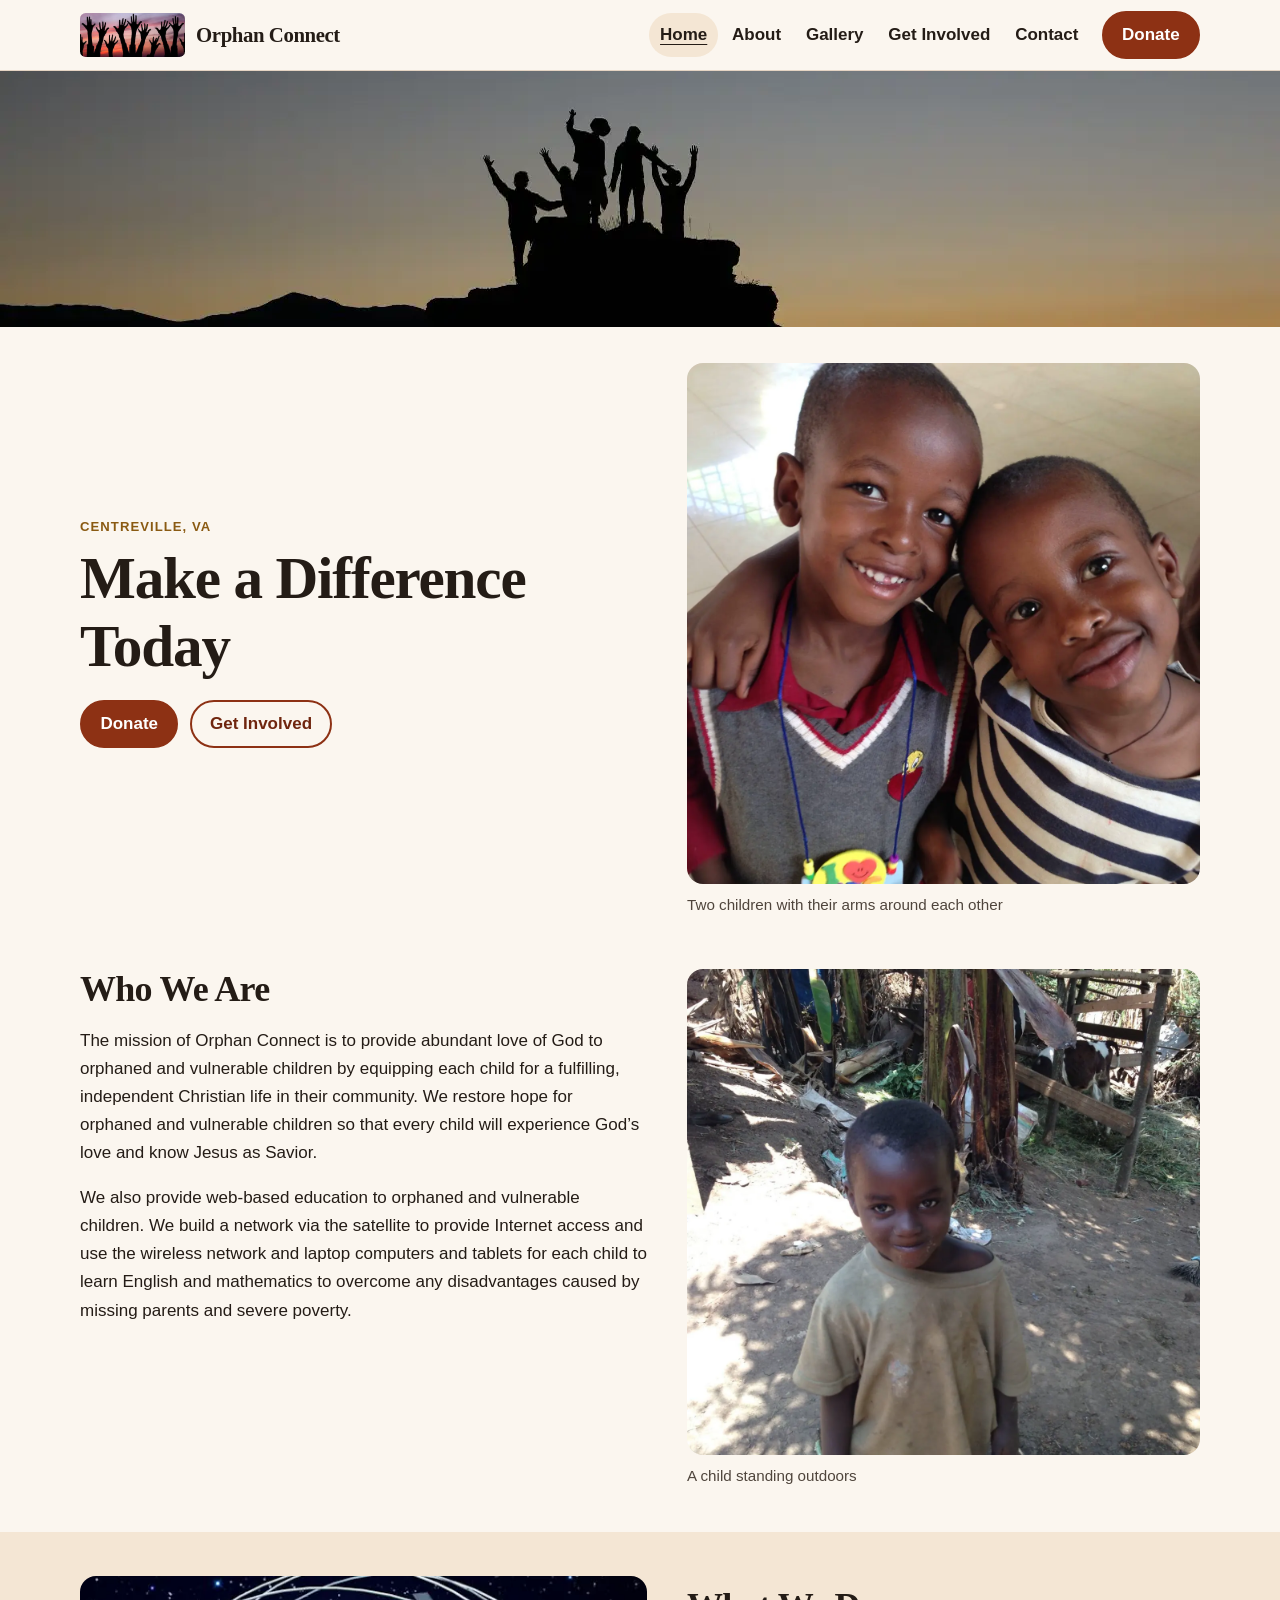
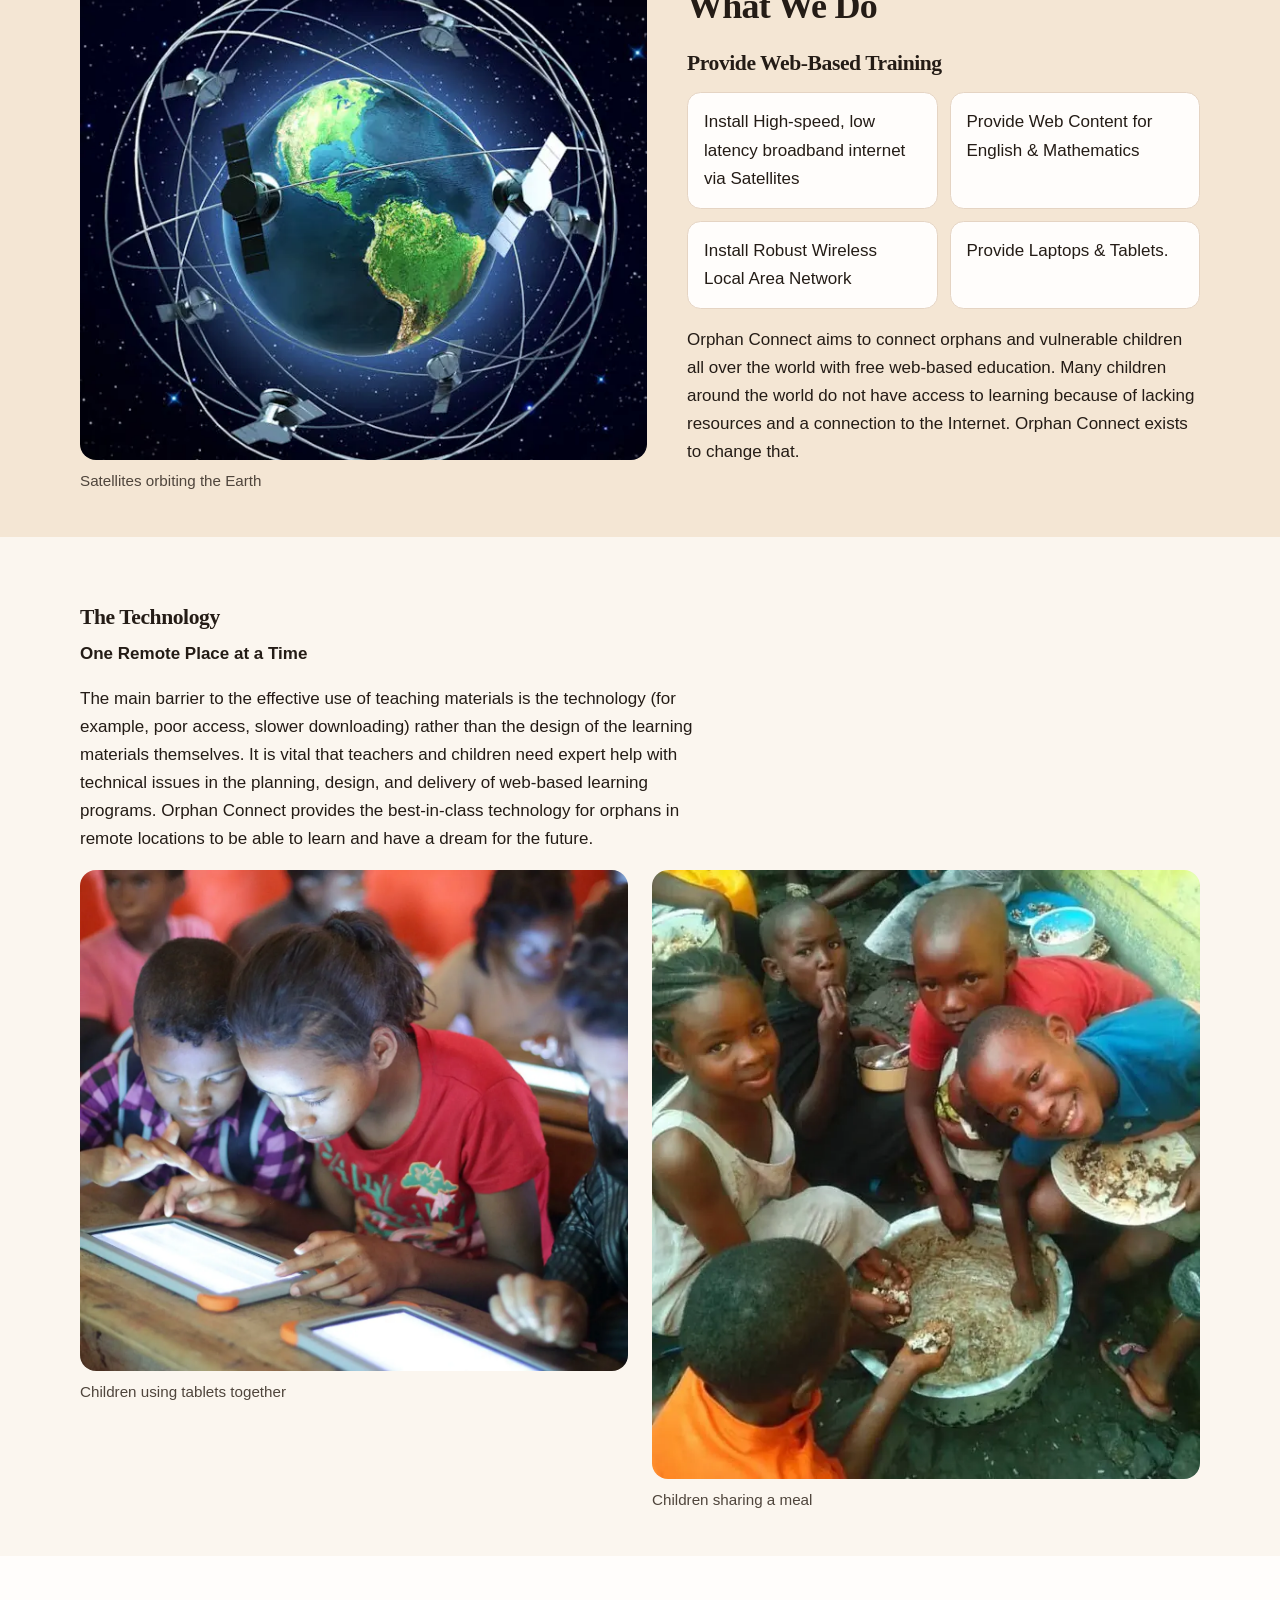
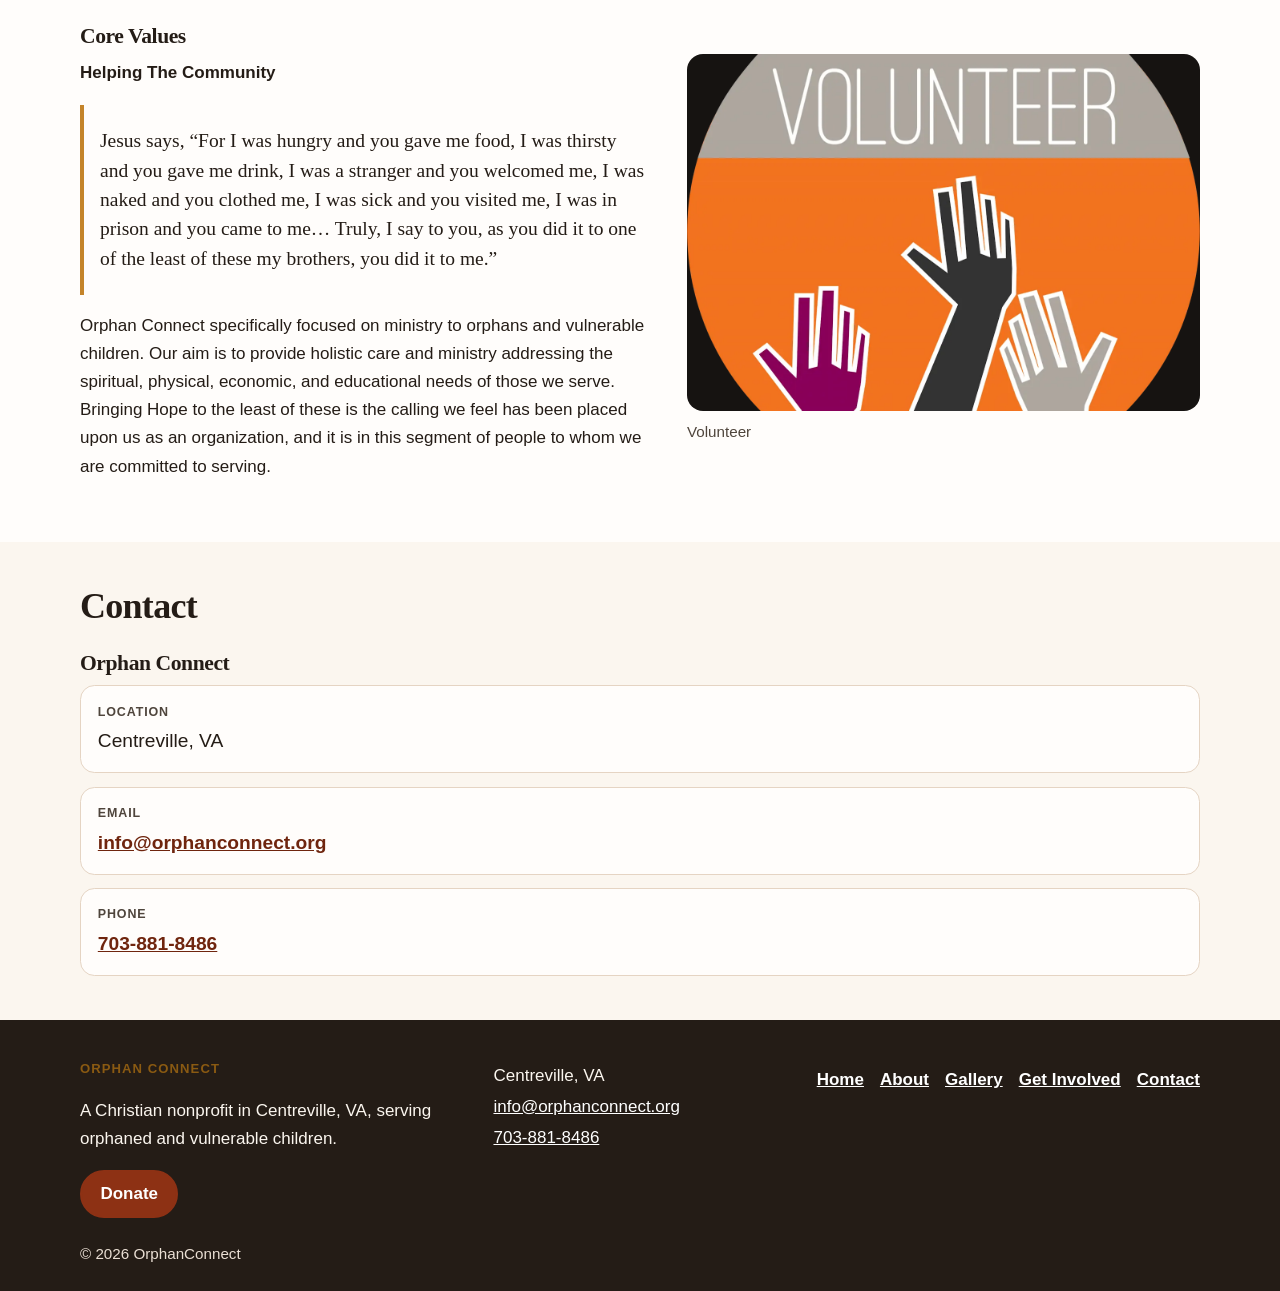
==== index.html @ 02f54be8 "Rebuild OrphanConnect as a static Cloudflare Pages site. Carry over the live Google Sites copy and p" ====
<!DOCTYPE html>
<html lang="en">
<head>
  <meta charset="utf-8">
  <meta name="viewport" content="width=device-width, initial-scale=1">
  <title>Make a Difference Today | OrphanConnect</title>
  <meta name="description" content="Orphan Connect provides the love of God and web-based education to orphaned and vulnerable children, equipping each child for a fulfilling, independent Christian life.">
  <link rel="canonical" href="https://orphanconnect.org/">
  <meta name="theme-color" content="#241c16">
  <meta property="og:title" content="Make a Difference Today | OrphanConnect">
  <meta property="og:description" content="Orphan Connect provides the love of God and web-based education to orphaned and vulnerable children, equipping each child for a fulfilling, independent Christian life.">
  <meta property="og:type" content="website">
  <meta property="og:url" content="https://orphanconnect.org/">
  <meta property="og:image" content="https://orphanconnect.org/assets/img/og.jpg">
  <meta property="og:image:width" content="1200">
  <meta property="og:image:height" content="630">
  <meta property="og:image:alt" content="Silhouettes of people with their arms raised on a hill at sunset, with the words OrphanConnect and Make a Difference Today">
  <meta property="og:locale" content="en_US">
  <meta property="og:site_name" content="OrphanConnect">
  <meta name="twitter:card" content="summary_large_image">
  <meta name="twitter:title" content="Make a Difference Today | OrphanConnect">
  <meta name="twitter:description" content="Orphan Connect provides the love of God and web-based education to orphaned and vulnerable children, equipping each child for a fulfilling, independent Christian life.">
  <meta name="twitter:image" content="https://orphanconnect.org/assets/img/og.jpg">
  <meta name="twitter:image:alt" content="Silhouettes of people with their arms raised on a hill at sunset, with the words OrphanConnect and Make a Difference Today">
  <link rel="icon" href="/favicon-32.png" type="image/png" sizes="32x32">
  <link rel="icon" href="/favicon-48.png" type="image/png" sizes="48x48">
  <link rel="apple-touch-icon" href="/apple-touch-icon.png">
  <link rel="stylesheet" href="/assets/css/styles.css">
  <script type="application/ld+json">{"@context":"https://schema.org","@type":"NGO","name":"OrphanConnect","url":"https://orphanconnect.org/","email":"info@orphanconnect.org","telephone":"+1-703-881-8486","address":{"@type":"PostalAddress","addressLocality":"Centreville","addressRegion":"VA"}}</script>
</head>
<body>
  <a class="skip-link" href="#main">Skip to content</a>
  <header class="site-header">
    <div class="wrap header-inner">
      <a class="brand" href="/">
        <img src="/assets/img/logo.webp" width="348" height="146" alt="Raised hands silhouetted against a sunset">
        <span>Orphan Connect</span>
      </a>
      <a class="donate" href="https://paypal.me/orphanconnect?country.x=US" target="_blank" rel="noopener noreferrer">Donate<span class="sr-only"> (opens PayPal in a new tab)</span></a>
      <nav class="nav" aria-label="Primary">
        <ul>
          <li><a href="/" aria-current="page">Home</a></li>
          <li><a href="/about">About</a></li>
          <li><a href="/gallery">Gallery</a></li>
          <li><a href="/get-involved">Get Involved</a></li>
          <li><a href="/contact">Contact</a></li>
        </ul>
      </nav>
    </div>
  </header>
  <main id="main" tabindex="-1">
    <div class="banner">
      <figure class="frame banner-figure">
      <img src="/assets/img/hero-sunset.webp" width="1280" height="276" alt="Silhouettes of people with their arms raised, standing together on a hill at sunset" loading="eager" decoding="async" fetchpriority="high">
    </figure>
    </div>
    <section class="hero">
      <div class="wrap hero-grid">
        <div>
          <p class="eyebrow">Centreville, VA</p>
          <h1>Make a Difference Today</h1>
          <div class="actions">
            <a class="button" href="https://paypal.me/orphanconnect?country.x=US" target="_blank" rel="noopener noreferrer">Donate<span class="sr-only"> (opens PayPal in a new tab)</span></a>
            <a class="button button-secondary" href="/get-involved">Get Involved</a>
          </div>
        </div>
        <figure class="frame">
      <img src="/assets/img/home-two-children.webp" width="1280" height="1298" alt="Two smiling children with their arms around each other" loading="eager" decoding="async">
      <figcaption>Two children with their arms around each other</figcaption>
    </figure>
      </div>
    </section>
    <section class="section">
      <div class="wrap split split-top">
        <div class="prose">
          <h2>Who We Are</h2>
          <p>The mission of Orphan Connect is to provide abundant love of God to orphaned and vulnerable children by equipping each child for a fulfilling, independent Christian life in their community. We restore hope for orphaned and vulnerable children so that every child will experience God’s love and know Jesus as Savior.</p>
          <p>We also provide web-based education to orphaned and vulnerable children. We build a network via the satellite to provide Internet access and use the wireless network and laptop computers and tablets for each child to learn English and mathematics to overcome any disadvantages caused by missing parents and severe poverty.</p>
        </div>
        <figure class="frame">
      <img src="/assets/img/home-child-outdoors.webp" width="1280" height="1214" alt="A young child standing outdoors near wooden posts and broad-leaf plants" loading="lazy" decoding="async">
      <figcaption>A child standing outdoors</figcaption>
    </figure>
      </div>
    </section>
    <section class="section section-sand">
      <div class="wrap split image-end">
        <div class="prose">
          <h2>What We Do</h2>
          <h3>Provide Web-Based Training</h3>
          <ul class="steps">
            <li>Install High-speed, low latency broadband internet via Satellites</li>
            <li>Provide Web Content for English &amp; Mathematics</li>
            <li>Install Robust Wireless Local Area Network</li>
            <li>Provide Laptops &amp; Tablets.</li>
          </ul>
          <p>Orphan Connect aims to connect orphans and vulnerable children all over the world with free web-based education. Many children around the world do not have access to learning because of lacking resources and a connection to the Internet. Orphan Connect exists to change that.</p>
        </div>
        <figure class="frame">
      <img src="/assets/img/home-satellites.webp" width="600" height="512" alt="Illustration of satellites orbiting the Earth" loading="lazy" decoding="async">
      <figcaption>Satellites orbiting the Earth</figcaption>
    </figure>
      </div>
    </section>
    <section class="section">
      <div class="wrap">
        <h3>The Technology</h3>
        <p class="lede"><strong>One Remote Place at a Time</strong></p>
        <p>The main barrier to the effective use of teaching materials is the technology (for example, poor access, slower downloading) rather than the design of the learning materials themselves. It is vital that teachers and children need expert help with technical issues in the planning, design, and delivery of web-based learning programs. Orphan Connect provides the best-in-class technology for orphans in remote locations to be able to learn and have a dream for the future.</p>
        <div class="pair">
          <figure class="frame">
      <img src="/assets/img/home-tablets.webp" width="1200" height="1098" alt="Children using tablet computers together at a wooden table" loading="lazy" decoding="async">
      <figcaption>Children using tablets together</figcaption>
    </figure>
          <figure class="frame">
      <img src="/assets/img/home-meal.webp" width="687" height="764" alt="Children gathered around a large bowl, sharing a meal" loading="lazy" decoding="async">
      <figcaption>Children sharing a meal</figcaption>
    </figure>
        </div>
      </div>
    </section>
    <section class="section section-paper">
      <div class="wrap split">
        <div class="prose">
          <h3>Core Values</h3>
          <p class="lede"><strong>Helping The Community</strong></p>
          <blockquote>
            <p>Jesus says, “For I was hungry and you gave me food, I was thirsty and you gave me drink, I was a stranger and you welcomed me, I was naked and you clothed me, I was sick and you visited me, I was in prison and you came to me… Truly, I say to you, as you did it to one of the least of these my brothers, you did it to me.”</p>
          </blockquote>
          <p>Orphan Connect specifically focused on ministry to orphans and vulnerable children. Our aim is to provide holistic care and ministry addressing the spiritual, physical, economic, and educational needs of those we serve. Bringing Hope to the least of these is the calling we feel has been placed upon us as an organization, and it is in this segment of people to whom we are committed to serving.</p>
        </div>
        <figure class="frame">
      <div class="frame-dark">
        <img src="/assets/img/home-volunteer.webp" width="1280" height="892" alt="Graphic that reads Volunteer above three raised hands" loading="lazy" decoding="async">
      </div>
      <figcaption>Volunteer</figcaption>
    </figure>
      </div>
    </section>
    <section class="section">
      <div class="wrap">
        <h2>Contact</h2>
        <h3>Orphan Connect</h3>
        <dl class="contact-card">
          <div>
            <dt>Location</dt>
            <dd>Centreville, VA</dd>
          </div>
          <div>
            <dt>Email</dt>
            <dd><a href="mailto:info@orphanconnect.org">info@orphanconnect.org</a></dd>
          </div>
          <div>
            <dt>Phone</dt>
            <dd><a href="tel:+17038818486">703-881-8486</a></dd>
          </div>
        </dl>
      </div>
    </section>

  </main>
  <footer class="site-footer">
    <div class="wrap footer-grid">
      <div>
        <p class="eyebrow">Orphan Connect</p>
        <p>A Christian nonprofit in Centreville, VA, serving orphaned and vulnerable children.</p>
        <a class="button" href="https://paypal.me/orphanconnect?country.x=US" target="_blank" rel="noopener noreferrer">Donate<span class="sr-only"> (opens PayPal in a new tab)</span></a>
      </div>
      <div class="footer-contact">
        <p>Centreville, VA</p>
        <p><a href="mailto:info@orphanconnect.org">info@orphanconnect.org</a></p>
        <p><a href="tel:+17038818486">703-881-8486</a></p>
      </div>
      <nav aria-label="Footer">
        <ul class="footer-nav">
          <li><a href="/">Home</a></li>
          <li><a href="/about">About</a></li>
          <li><a href="/gallery">Gallery</a></li>
          <li><a href="/get-involved">Get Involved</a></li>
          <li><a href="/contact">Contact</a></li>
        </ul>
      </nav>
    </div>
    <div class="wrap">
      <p class="fine-print">© 2026 OrphanConnect</p>
    </div>
  </footer>
</body>
</html>
---- assets/css/styles.css ----
/* OrphanConnect — mobile-first, no build step. */

:root {
  --ink: #241c16;
  --muted: #4f453c;
  --cream: #fbf6ef;
  --paper: #fffdfb;
  --sand: #f4e6d4;
  --line: #e5d4c3;
  --terra: #8d3114;
  --terra-dark: #6f250e;
  --gold: #8a5a12;
  --dusk: #241c16;
  --focus: #8a5a12;
  --serif: "Iowan Old Style", "Palatino Linotype", Palatino, "Palatino Linotype", Georgia, serif;
  --sans: Inter, "Segoe UI", Roboto, "Helvetica Neue", Arial, sans-serif;
  --wrap: 70rem;
  --radius: 1rem;
}

*,
*::before,
*::after {
  box-sizing: border-box;
}

html {
  scroll-behavior: smooth;
}

body {
  margin: 0;
  background: var(--cream);
  color: var(--ink);
  font-family: var(--sans);
  font-size: 1.0625rem;
  line-height: 1.65;
}

img {
  max-width: 100%;
  height: auto;
}

a {
  color: var(--terra-dark);
}

a:hover {
  color: var(--terra);
}

.skip-link {
  position: absolute;
  left: 0.75rem;
  top: 0.75rem;
  z-index: 100;
  transform: translateY(-200%);
  background: #fff;
  color: var(--ink);
  padding: 0.6rem 0.9rem;
  border-radius: 0.5rem;
  font-weight: 700;
  text-decoration: none;
}

.skip-link:focus {
  transform: none;
}

.wrap {
  width: min(var(--wrap), calc(100% - 2rem));
  margin-inline: auto;
}

.site-header {
  position: sticky;
  top: 0;
  z-index: 20;
  background: rgba(251, 246, 239, 0.96);
  border-bottom: 1px solid var(--line);
}

.header-inner {
  display: grid;
  grid-template-columns: minmax(0, 1fr) auto;
  align-items: center;
  gap: 0.35rem 0.75rem;
  padding: 0.7rem 0;
}

.brand {
  display: flex;
  align-items: center;
  gap: 0.7rem;
  min-width: 0;
  color: var(--ink);
  text-decoration: none;
  font-family: var(--serif);
  font-size: 1.3rem;
  font-weight: 700;
  letter-spacing: -0.02em;
  line-height: 1.1;
}

.brand img {
  height: 2.75rem;
  width: auto;
  border-radius: 0.35rem;
}

.nav {
  grid-column: 1 / -1;
}

.nav ul {
  display: flex;
  flex-wrap: wrap;
  gap: 0.15rem;
  list-style: none;
  margin: 0;
  padding: 0;
}

.nav a {
  display: inline-flex;
  align-items: center;
  min-height: 2.75rem;
  padding: 0.35rem 0.7rem;
  border-radius: 999px;
  color: var(--ink);
  text-decoration: none;
  font-weight: 600;
}

.nav a:hover,
.nav a:focus-visible {
  background: var(--sand);
}

.nav a[aria-current="page"] {
  background: var(--sand);
  text-decoration: underline;
  text-underline-offset: 0.22em;
}

.donate,
.button {
  display: inline-flex;
  align-items: center;
  justify-content: center;
  gap: 0.35rem;
  min-height: 2.75rem;
  padding: 0.5rem 1.15rem;
  border-radius: 999px;
  background: var(--terra);
  color: #fff;
  font-weight: 700;
  text-decoration: none;
  border: 2px solid var(--terra);
}

.donate:hover,
.button:hover,
.donate:focus-visible,
.button:focus-visible {
  background: var(--terra-dark);
  border-color: var(--terra-dark);
  color: #fff;
}

.button-secondary {
  background: transparent;
  color: var(--terra-dark);
}

.button-secondary:hover,
.button-secondary:focus-visible {
  background: var(--sand);
  color: var(--terra-dark);
  border-color: var(--terra);
}

.banner img {
  display: block;
  width: 100%;
  height: clamp(8.5rem, 28vw, 16rem);
  object-fit: cover;
  object-position: center 42%;
  border-radius: 0;
}

.banner .frame {
  margin: 0;
}

.hero {
  padding: 2.25rem 0 0.5rem;
}

.hero-grid,
.split,
.pair {
  display: grid;
  gap: 1.5rem;
  align-items: center;
}

.eyebrow {
  margin: 0 0 0.4rem;
  color: var(--gold);
  font-size: 0.82rem;
  font-weight: 700;
  letter-spacing: 0.08em;
  text-transform: uppercase;
}

h1,
h2,
h3 {
  font-family: var(--serif);
  line-height: 1.15;
  letter-spacing: -0.02em;
  font-weight: 700;
}

h1 {
  margin: 0 0 1rem;
  font-size: clamp(2.15rem, 6vw, 3.7rem);
}

h2 {
  margin: 0 0 0.8rem;
  font-size: clamp(1.7rem, 3vw, 2.25rem);
}

h3 {
  margin: 1.5rem 0 0.6rem;
  font-size: 1.35rem;
}

.lede,
.actions {
  margin: 0 0 1rem;
}

.actions {
  display: flex;
  flex-wrap: wrap;
  gap: 0.7rem;
  margin-top: 1.25rem;
}

.prose p,
.section p {
  max-width: 68ch;
}

.section {
  padding: 2.75rem 0;
}

.section-sand {
  background: var(--sand);
}

.section-paper {
  background: var(--paper);
}

.frame {
  margin: 0;
}

.frame img {
  display: block;
  width: 100%;
  border-radius: var(--radius);
}

.banner .frame img {
  border-radius: 0;
}

.frame-intrinsic img {
  width: auto;
  max-width: 100%;
}

.frame figcaption {
  margin-top: 0.5rem;
  color: var(--muted);
  font-size: 0.95rem;
}

.frame-dark {
  background: #161311;
  border-radius: var(--radius);
  overflow: hidden;
}

.frame-dark img {
  border-radius: 0;
  display: block;
  width: 100%;
  height: auto;
}

.steps {
  list-style: none;
  margin: 1rem 0 0;
  padding: 0;
  display: grid;
  gap: 0.75rem;
}

.steps li {
  background: var(--paper);
  border: 1px solid var(--line);
  border-radius: 0.85rem;
  padding: 0.95rem 1rem;
}

blockquote {
  margin: 1.1rem 0;
  padding: 0.15rem 0 0.15rem 1rem;
  border-left: 4px solid #c4842a;
  font-family: var(--serif);
  font-size: 1.22rem;
  line-height: 1.5;
}

.gallery-intro {
  margin-bottom: 1.25rem;
}

.gallery {
  display: grid;
  gap: 1.25rem;
  margin: 0;
  padding: 0;
  list-style: none;
}

.contact-card {
  display: grid;
  gap: 0.85rem;
  margin: 0;
}

.contact-card > div {
  background: var(--paper);
  border: 1px solid var(--line);
  border-radius: 0.9rem;
  padding: 0.95rem 1.05rem;
}

.contact-card dt {
  margin: 0;
  color: var(--muted);
  font-size: 0.78rem;
  font-weight: 700;
  letter-spacing: 0.07em;
  text-transform: uppercase;
}

.contact-card dd {
  margin: 0.2rem 0 0;
  font-size: 1.2rem;
}

.contact-card a {
  font-weight: 700;
}

.site-footer {
  background: var(--dusk);
  color: #fbf6ef;
  padding: 2.4rem 0 1.6rem;
}

.site-footer a {
  color: #fff;
}

.footer-grid {
  display: grid;
  gap: 1.4rem;
}

.footer-nav {
  display: flex;
  flex-wrap: wrap;
  gap: 0.35rem 1rem;
  list-style: none;
  margin: 0;
  padding: 0;
}

.footer-nav a {
  display: inline-flex;
  align-items: center;
  min-height: 2.75rem;
  font-weight: 600;
}

.footer-contact p {
  margin: 0.2rem 0;
}

.fine-print {
  margin: 1.4rem 0 0;
  color: #eadfd4;
  font-size: 0.95rem;
}

.not-found {
  padding: 4rem 0 5rem;
  text-align: left;
}

:focus-visible {
  outline: 3px solid var(--focus);
  outline-offset: 3px;
}

.site-footer :focus-visible,
.donate:focus-visible,
.button:focus-visible {
  outline-color: #f6d7c4;
}

.donate:focus-visible,
.button:focus-visible {
  outline-color: #241c16;
}

.site-footer .button:focus-visible,
.site-footer .donate:focus-visible,
.site-footer a:focus-visible {
  outline-color: #f6d7c4;
}

#main:focus {
  outline: none;
}

.sr-only {
  position: absolute;
  width: 1px;
  height: 1px;
  padding: 0;
  margin: -1px;
  overflow: hidden;
  clip: rect(0, 0, 0, 0);
  white-space: nowrap;
  border: 0;
}

@media (min-width: 720px) {
  .steps {
    grid-template-columns: 1fr 1fr;
  }

  .gallery {
    grid-template-columns: 1fr 1fr;
  }

  .footer-grid {
    grid-template-columns: 1.3fr 1fr auto;
    align-items: start;
  }
}

@media (max-width: 380px) {
  .brand {
    font-size: 1.12rem;
    gap: 0.45rem;
  }

  .brand img {
    height: 2.35rem;
  }
}

@media (min-width: 900px) {
  .header-inner {
    display: flex;
    flex-wrap: nowrap;
  }

  .nav {
    grid-column: auto;
    order: 1;
    margin-left: auto;
  }

  .brand {
    margin-right: 0;
  }

  .donate {
    order: 2;
  }

  .hero-grid,
  .split {
    grid-template-columns: 1.05fr 0.95fr;
    gap: 2.5rem;
  }

  .split.image-end .prose {
    order: 2;
  }

  .split-top {
    align-items: start;
  }

  .pair {
    grid-template-columns: 1fr 1fr;
    align-items: start;
  }
}

@media (prefers-reduced-motion: reduce) {
  html {
    scroll-behavior: auto;
  }
}

@media print {
  .site-header {
    position: static;
  }

  .donate,
  .button {
    border: 1px solid #000;
    color: #000;
    background: #fff;
  }
}
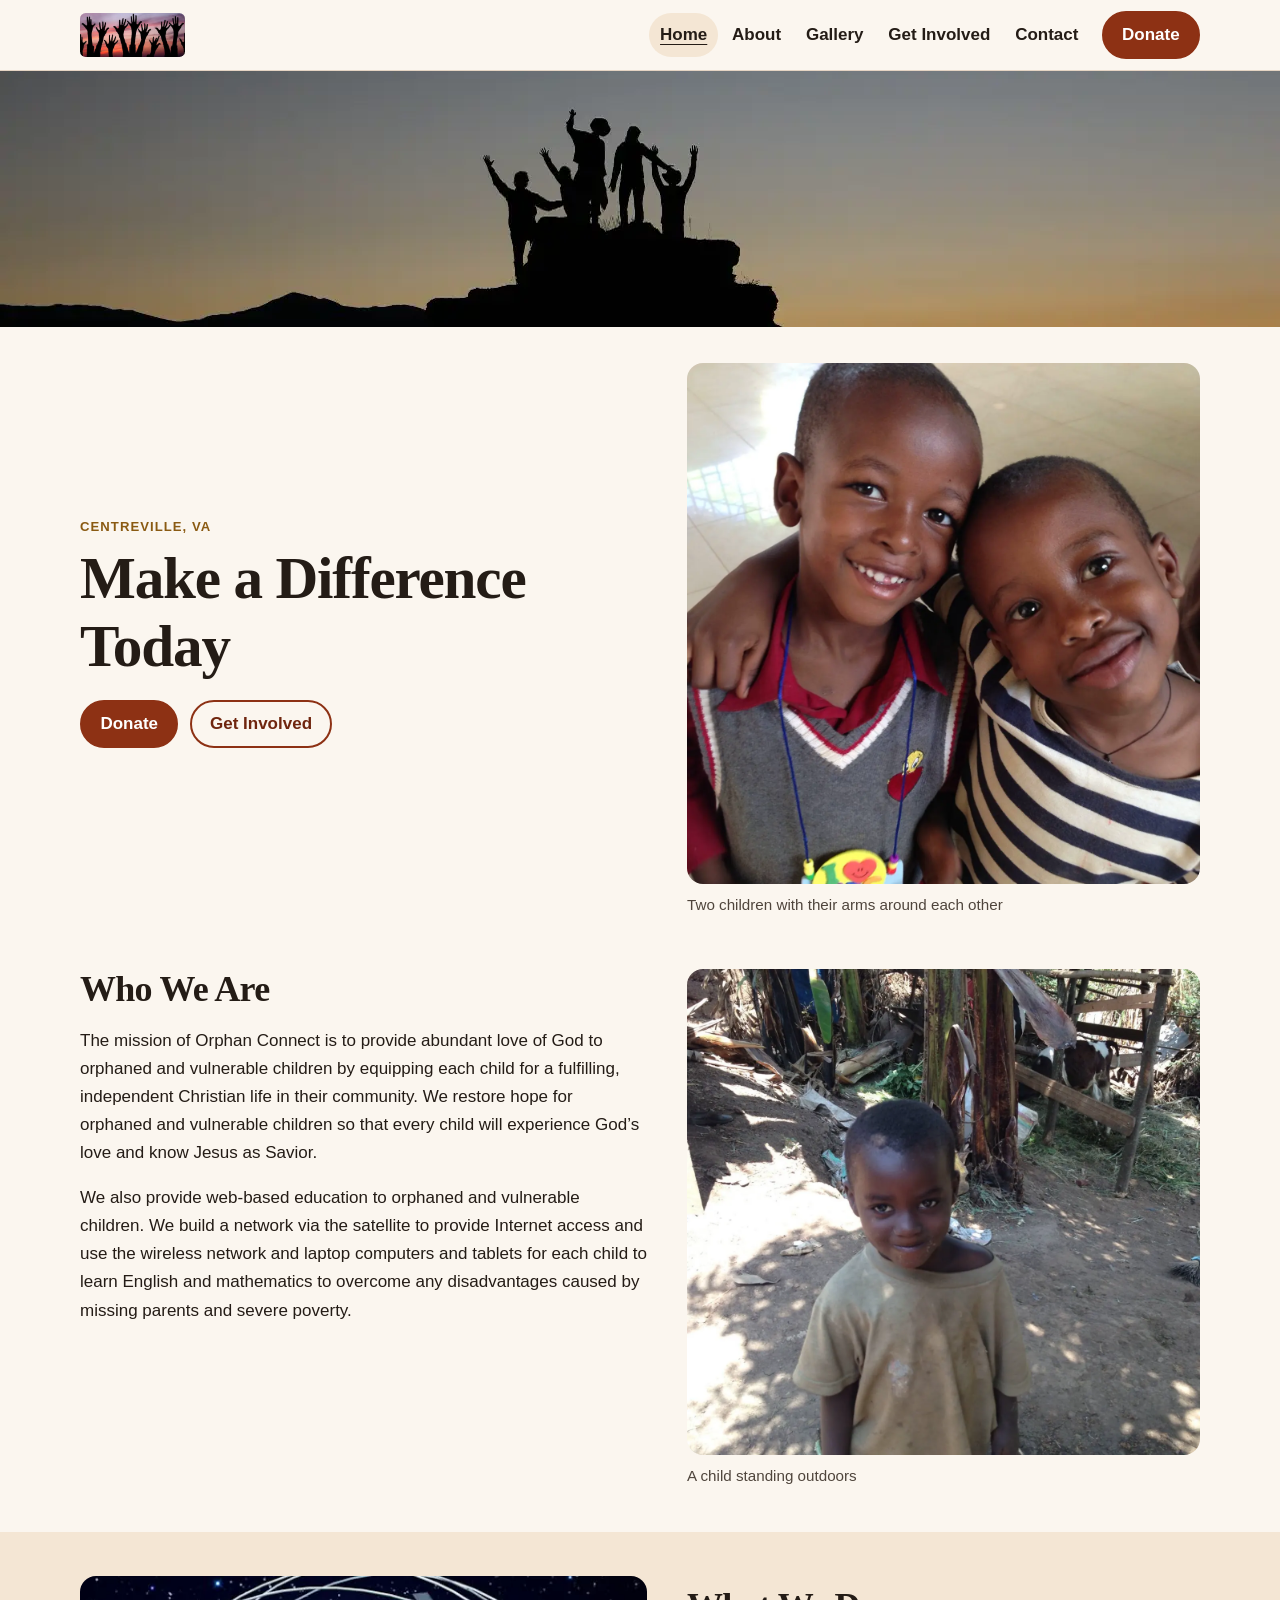
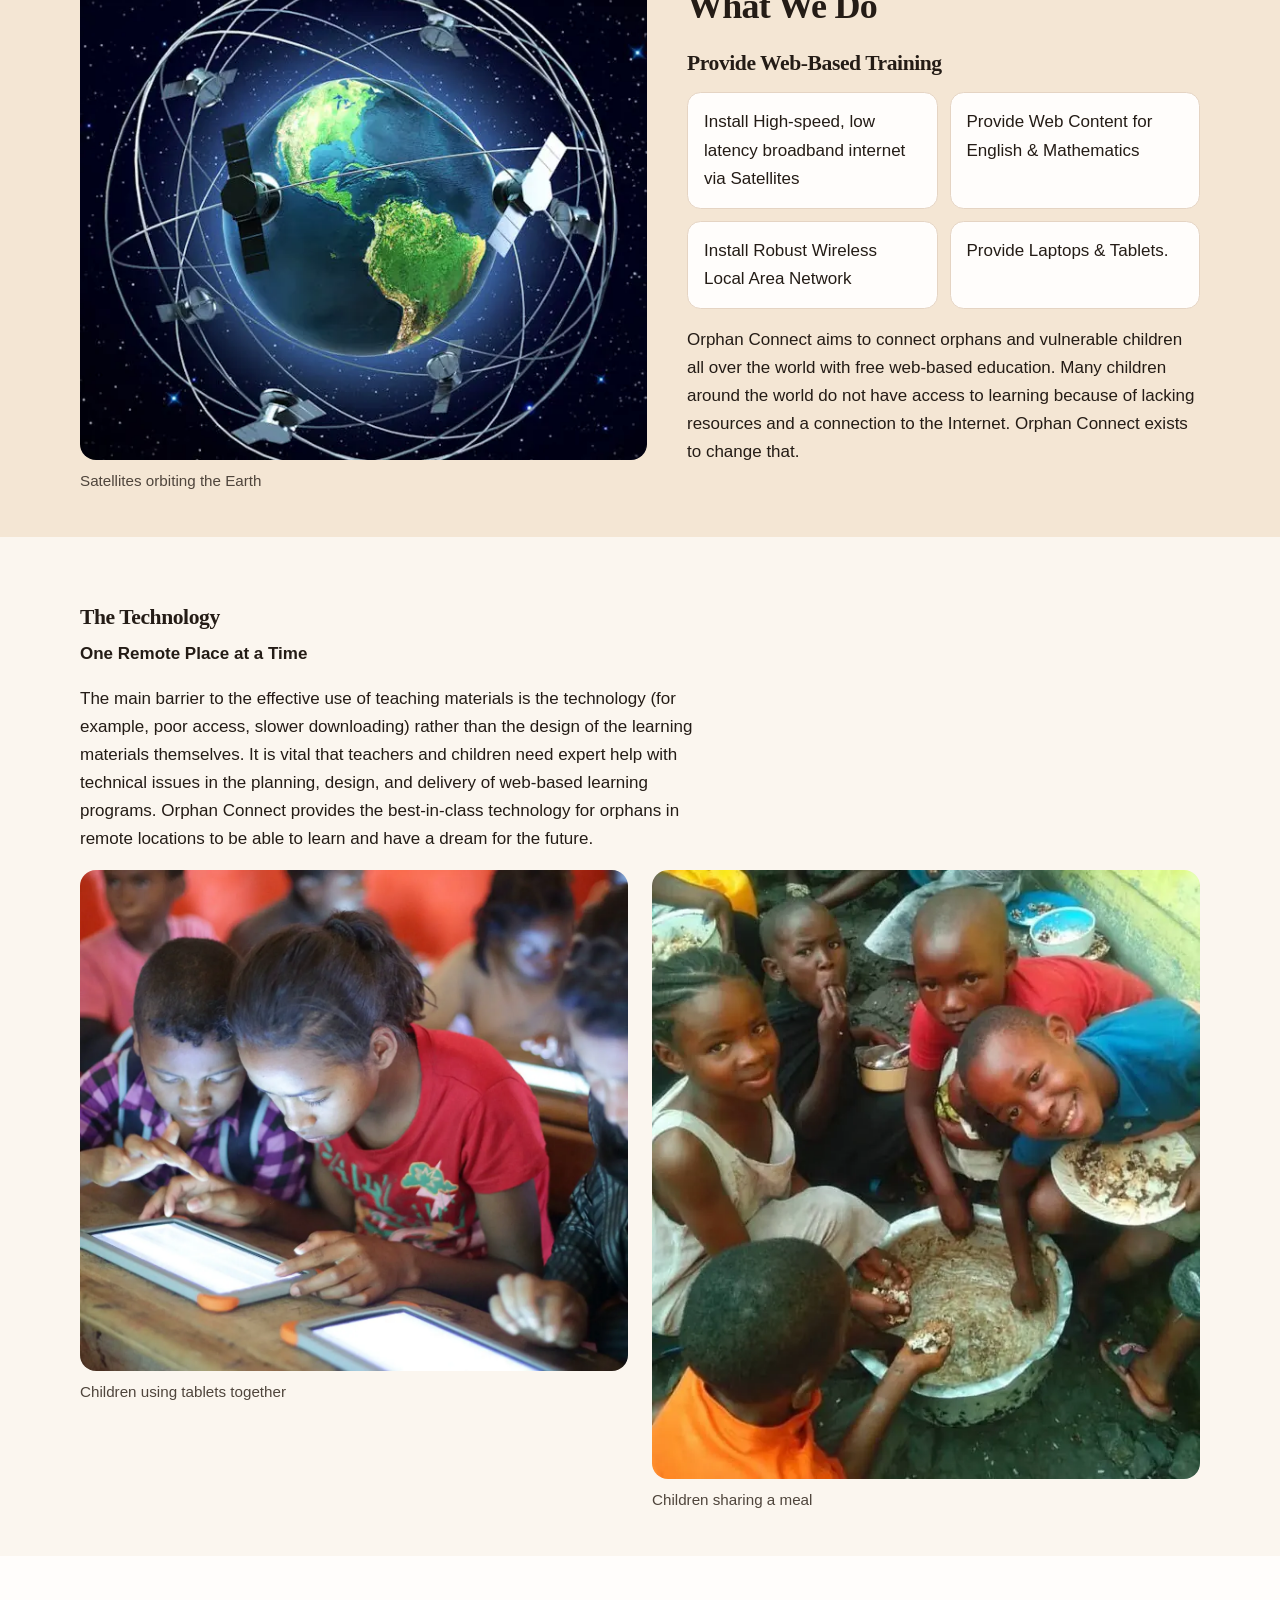
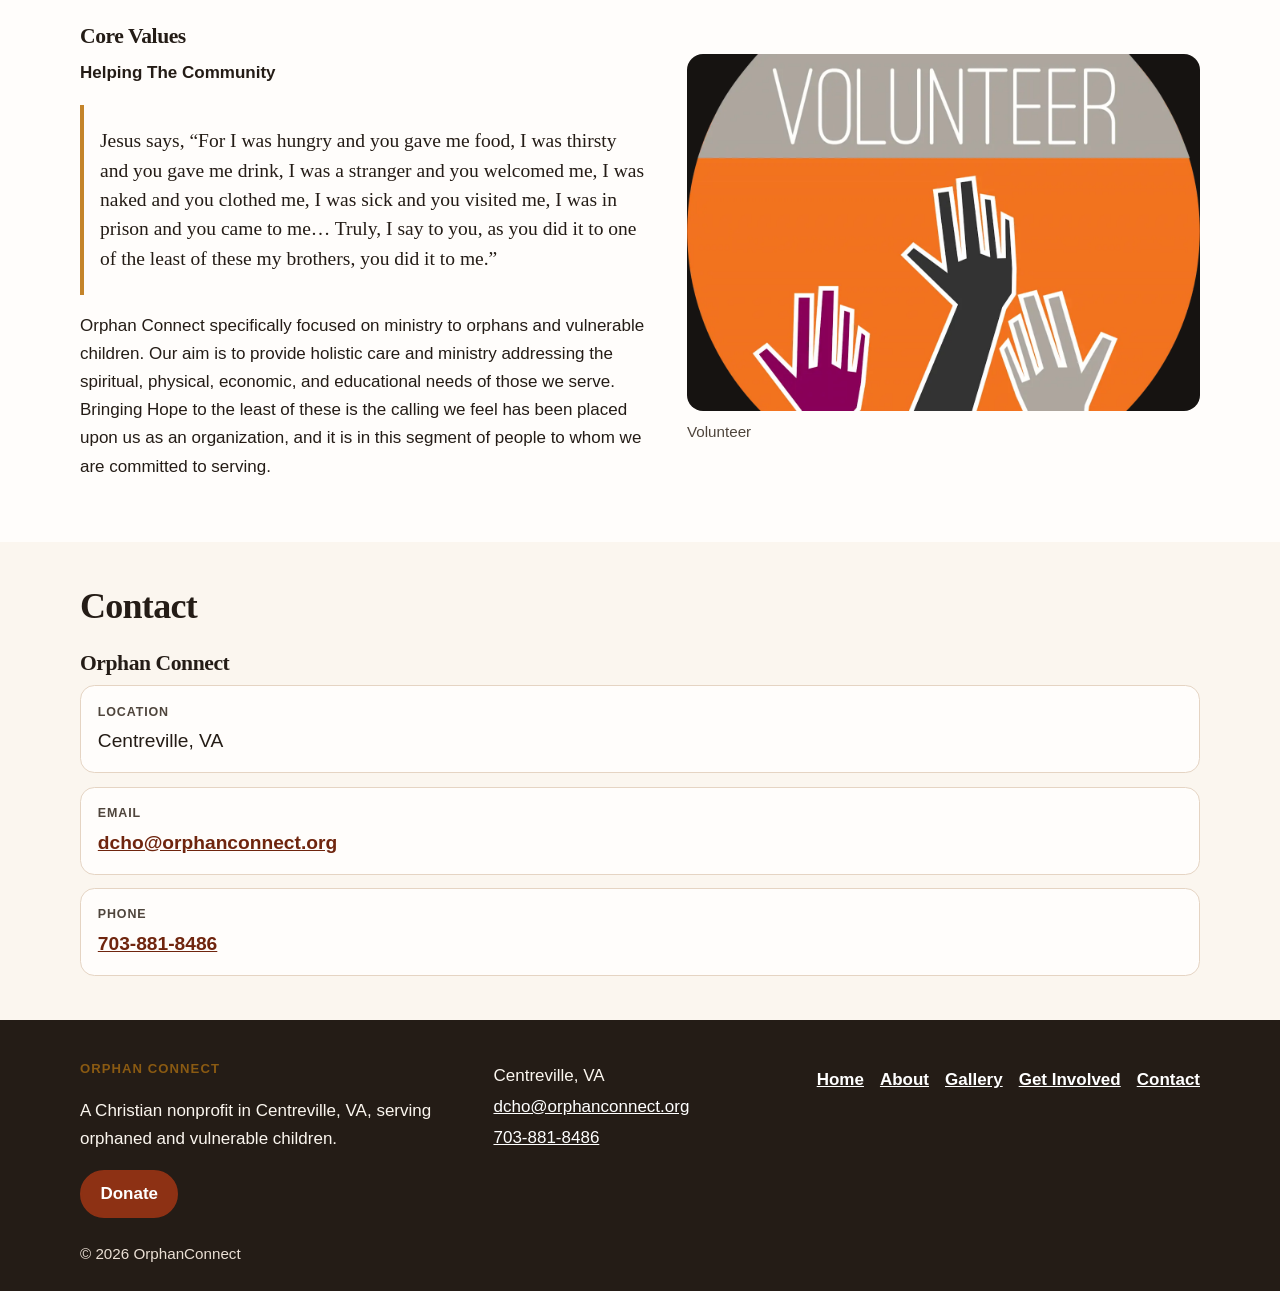
==== commit 1f0c9f5c: "Replace logo and update contact email to dcho@" ====
--- a/index.html
+++ b/index.html
@@ -14,27 +14,27 @@
   <meta property="og:image" content="https://orphanconnect.org/assets/img/og.jpg">
   <meta property="og:image:width" content="1200">
   <meta property="og:image:height" content="630">
-  <meta property="og:image:alt" content="Silhouettes of people with their arms raised on a hill at sunset, with the words OrphanConnect and Make a Difference Today">
+  <meta property="og:image:alt" content="OrphanConnect logo: children's hands circling the globe against a sunset">
   <meta property="og:locale" content="en_US">
   <meta property="og:site_name" content="OrphanConnect">
   <meta name="twitter:card" content="summary_large_image">
   <meta name="twitter:title" content="Make a Difference Today | OrphanConnect">
   <meta name="twitter:description" content="Orphan Connect provides the love of God and web-based education to orphaned and vulnerable children, equipping each child for a fulfilling, independent Christian life.">
   <meta name="twitter:image" content="https://orphanconnect.org/assets/img/og.jpg">
-  <meta name="twitter:image:alt" content="Silhouettes of people with their arms raised on a hill at sunset, with the words OrphanConnect and Make a Difference Today">
+  <meta name="twitter:image:alt" content="OrphanConnect logo: children's hands circling the globe against a sunset">
   <link rel="icon" href="/favicon-32.png" type="image/png" sizes="32x32">
   <link rel="icon" href="/favicon-48.png" type="image/png" sizes="48x48">
   <link rel="apple-touch-icon" href="/apple-touch-icon.png">
   <link rel="stylesheet" href="/assets/css/styles.css">
-  <script type="application/ld+json">{"@context":"https://schema.org","@type":"NGO","name":"OrphanConnect","url":"https://orphanconnect.org/","email":"info@orphanconnect.org","telephone":"+1-703-881-8486","address":{"@type":"PostalAddress","addressLocality":"Centreville","addressRegion":"VA"}}</script>
+  <script type="application/ld+json">{"@context":"https://schema.org","@type":"NGO","name":"OrphanConnect","url":"https://orphanconnect.org/","email":"dcho@orphanconnect.org","telephone":"+1-703-881-8486","address":{"@type":"PostalAddress","addressLocality":"Centreville","addressRegion":"VA"}}</script>
 </head>
 <body>
   <a class="skip-link" href="#main">Skip to content</a>
   <header class="site-header">
     <div class="wrap header-inner">
       <a class="brand" href="/">
-        <img src="/assets/img/logo.webp" width="348" height="146" alt="Raised hands silhouetted against a sunset">
-        <span>Orphan Connect</span>
+        <img src="/assets/img/logo.webp" width="90" height="96" alt="OrphanConnect logo: children's hands circling the globe against a sunset">
+        <span class="sr-only">Orphan Connect</span>
       </a>
       <a class="donate" href="https://paypal.me/orphanconnect?country.x=US" target="_blank" rel="noopener noreferrer">Donate<span class="sr-only"> (opens PayPal in a new tab)</span></a>
       <nav class="nav" aria-label="Primary">
@@ -148,7 +148,7 @@
           </div>
           <div>
             <dt>Email</dt>
-            <dd><a href="mailto:info@orphanconnect.org">info@orphanconnect.org</a></dd>
+            <dd><a href="mailto:dcho@orphanconnect.org">dcho@orphanconnect.org</a></dd>
           </div>
           <div>
             <dt>Phone</dt>
@@ -168,7 +168,7 @@
       </div>
       <div class="footer-contact">
         <p>Centreville, VA</p>
-        <p><a href="mailto:info@orphanconnect.org">info@orphanconnect.org</a></p>
+        <p><a href="mailto:dcho@orphanconnect.org">dcho@orphanconnect.org</a></p>
         <p><a href="tel:+17038818486">703-881-8486</a></p>
       </div>
       <nav aria-label="Footer">
